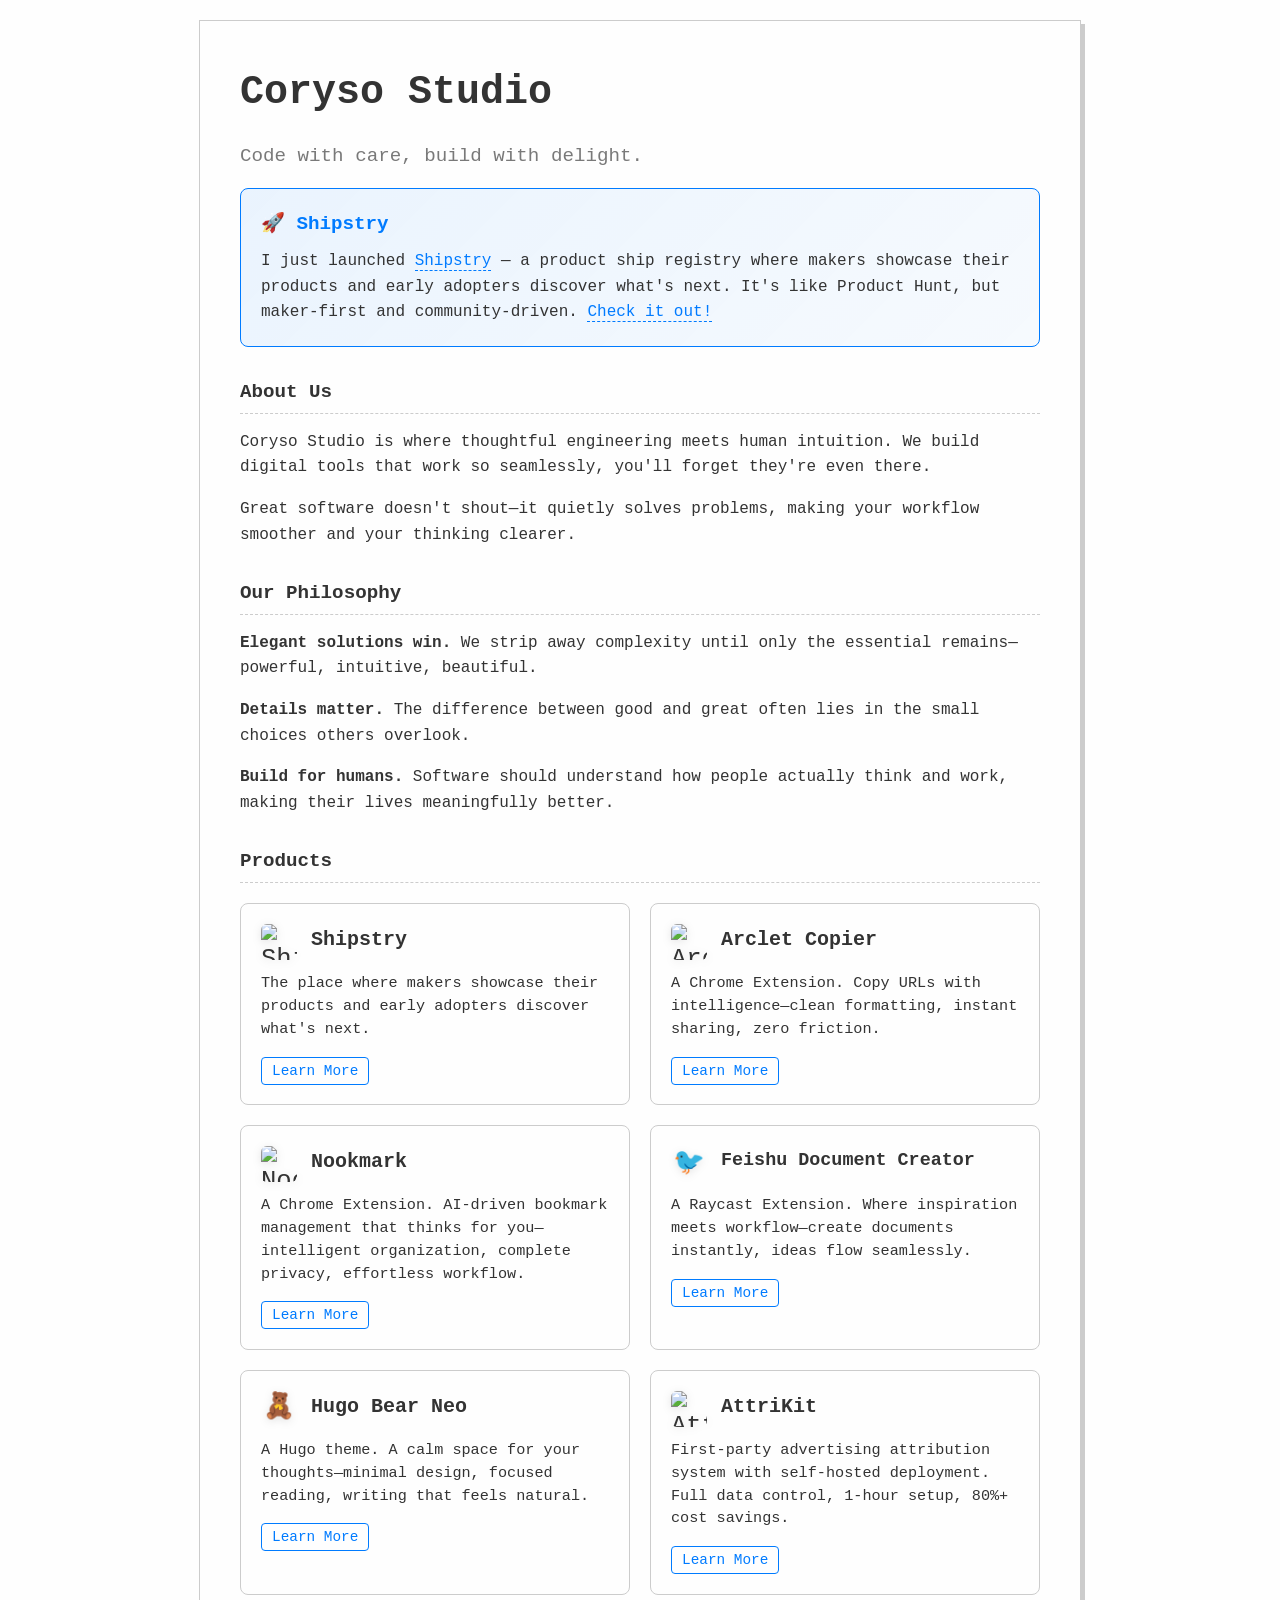
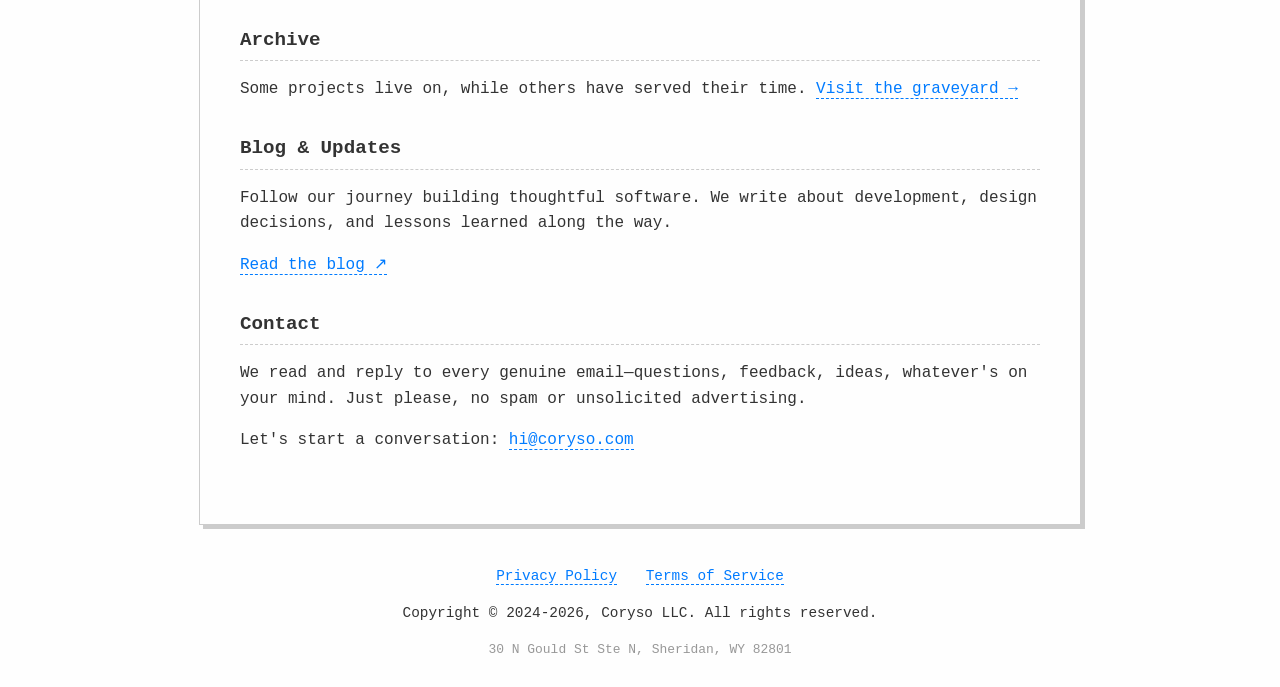
==== index.html @ e98bae6b "Create index.html" ====
<!doctype html>
<html lang="en">
  <head>
    <meta charset="UTF-8" />
    <meta name="viewport" content="width=device-width, initial-scale=1.0" />
    <title>Coryso Studio - Code with care, build with delight.</title>
    <meta
      name="description"
      content="Coryso Studio is an independent development studio crafting digital products with soul. We build software that solves problems and brings joy to users. Explore our innovative products and development philosophy."
    />

    <!-- Open Graph / Facebook -->
    <meta property="og:type" content="website" />
    <meta property="og:url" content="https://coryso.com/" />
    <meta
      property="og:title"
      content="Coryso Studio - Code with care, build with delight"
    />
    <meta
      property="og:description"
      content="Independent development studio crafting digital products with soul. We build software that solves problems and brings joy to users."
    />
    <meta property="og:image" content="https://coryso.com/assets/og.png" />
    <meta property="og:image:width" content="1200" />
    <meta property="og:image:height" content="630" />
    <meta
      property="og:image:alt"
      content="Coryso Studio - Code with care, build with delight"
    />
    <meta property="og:site_name" content="Coryso Studio" />
    <meta property="og:locale" content="en_US" />

    <!-- Twitter Card -->
    <meta name="twitter:card" content="summary_large_image" />
    <meta name="twitter:site" content="@rokcso" />
    <meta name="twitter:creator" content="@rokcso" />
    <meta name="twitter:url" content="https://coryso.com/" />
    <meta
      name="twitter:title"
      content="Coryso Studio - Code with care, build with delight"
    />
    <meta
      name="twitter:description"
      content="Independent development studio crafting digital products with soul. We build software that solves problems and brings joy to users."
    />
    <meta name="twitter:image" content="https://coryso.com/assets/og.png" />
    <meta
      name="twitter:image:alt"
      content="Coryso Studio - Code with care, build with delight"
    />

    <!-- Canonical URL -->
    <link rel="canonical" href="https://coryso.com/" />

    <!-- Favicons -->
    <link rel="icon" type="image/x-icon" href="favicon.ico" />
    <link rel="icon" type="image/png" sizes="16x16" href="favicon-16x16.png" />
    <link rel="icon" type="image/png" sizes="32x32" href="favicon-32x32.png" />
    <link rel="icon" type="image/png" sizes="96x96" href="favicon-96x96.png" />
    <link rel="icon" type="image/svg+xml" href="favicon.svg" />
    <link rel="apple-touch-icon" sizes="180x180" href="apple-touch-icon.png" />

    <style>
      :root {
        --text-color: #333;
        --bg-color: #fefefe;
        --border-color: #ccc;
        --link-color: #007bff;
        --link-hover-color: #0056b3;
      }

      @media (prefers-color-scheme: dark) {
        :root {
          --text-color: #eee;
          --bg-color: #222;
          --border-color: #555;
          --link-color: #8ab4f8;
          --link-hover-color: #6a9ee8;
        }
      }

      body {
        font-family:
          "SF Mono", "Menlo", "Monaco", "Consolas", "Liberation Mono",
          "Courier New", monospace;
        background-color: var(--bg-color);
        color: var(--text-color);
        margin: 0;
        padding: 20px;
        display: flex;
        flex-direction: column;
        align-items: center;
        min-height: 100vh;
        line-height: 1.6;
        font-size: 16px;
      }

      .container {
        max-width: 800px;
        width: 100%;
        padding: 40px;
        border: 1px solid var(--border-color);
        box-shadow: 4px 4px 0px var(--border-color);
        background-color: var(--bg-color);
        margin-bottom: 20px;
        position: relative;
      }

      .site-header {
        text-align: left;
      }

      .slogan {
        font-size: 1.15em;
        font-weight: normal;
        color: var(--text-color);
        opacity: 0.65;
      }

      /* Responsive Design */
      @media (min-width: 1024px) {
        .slogan {
          font-size: 1.2em;
        }
      }

      @media (min-width: 768px) and (max-width: 1023px) {
        .slogan {
          font-size: 1.18em;
        }
      }

      @media (max-width: 767px) {
        .slogan {
          font-size: 1.1em;
        }
      }

      @media (max-width: 480px) {
        .slogan {
          font-size: 1.05em;
        }
      }

      @media (max-width: 360px) {
        h1 {
          font-size: 2.2em;
          line-height: 1.2;
        }

        .slogan {
          font-size: 1em;
          line-height: 1.3;
        }
      }

      @media (max-width: 320px) {
        h1 {
          font-size: 2em;
        }

        .slogan {
          font-size: 0.95em;
        }
      }

      h1 {
        font-size: 2.5em;
        margin: 0;
        color: var(--text-color);
      }

      h2 {
        font-size: 1.5em;
        color: var(--text-color);
      }

      p {
        margin-bottom: 15px;
      }

      .section {
        margin-bottom: 30px;
      }

      .section.announcement {
        background: linear-gradient(
          135deg,
          rgba(0, 123, 255, 0.08),
          rgba(0, 123, 255, 0.03)
        );
        border: 1px solid var(--link-color);
        border-radius: 8px;
        padding: 20px;
      }

      .section.announcement h3 {
        margin: 0 0 10px 0;
        color: var(--link-color);
        font-size: 1.2em;
      }

      .section.announcement p {
        margin: 0;
        line-height: 1.6;
      }

      .section.announcement a {
        font-weight: 500;
      }

      .section-title {
        font-size: 1.2em;
        font-weight: bold;
        margin-bottom: 10px;
        border-bottom: 1px dashed var(--border-color);
        padding-bottom: 5px;
      }

      a {
        color: var(--link-color);
        text-decoration: none;
        border-bottom: 1px dashed var(--link-color);
        transition: all 0.2s ease-in-out;
      }

      a:hover {
        color: var(--link-hover-color);
        border-bottom-color: var(--link-hover-color);
        background-color: rgba(0, 123, 255, 0.1);
      }

      footer {
        text-align: center;
        margin-top: 20px;
        font-size: 0.9em;
        color: var(--text-color);
      }

      .footer-links a {
        margin: 0 10px;
      }

      .company-address {
        margin: 12px 0 8px 0;
        font-size: 0.9em;
        opacity: 0.5;
        line-height: 1.4;
      }

      .company-address p {
        margin: 0;
      }

      .products-grid {
        display: grid;
        grid-template-columns: repeat(auto-fit, minmax(300px, 1fr));
        gap: 20px;
        margin-top: 20px;
      }

      .product-card {
        border: 1px solid var(--border-color);
        border-radius: 8px;
        padding: 20px;
        background-color: var(--bg-color);
      }

      .product-header {
        display: flex;
        align-items: center;
        margin-bottom: 12px;
        text-align: left;
      }

      .product-content {
        flex: 1;
        min-width: 0;
      }

      .product-icon {
        font-size: 1.6em;
        margin-right: 14px;
        flex-shrink: 0;
        filter: drop-shadow(0 2px 4px rgba(0, 0, 0, 0.1));
        width: 36px;
        height: 36px;
        display: flex;
        align-items: center;
        justify-content: center;
      }

      .product-icon img {
        width: 100%;
        height: 100%;
        object-fit: contain;
        border-radius: 6px;
      }

      .product-name {
        font-size: 1.25em;
        font-weight: bold;
        color: var(--text-color);
        margin: 0 0 4px 0;
        text-align: left;
        line-height: 1.3;
        word-wrap: break-word;
        overflow-wrap: break-word;
      }

      .product-name.long-title {
        font-size: 1.15em;
        line-height: 1.4;
        display: -webkit-box;
        -webkit-line-clamp: 2;
        -webkit-box-orient: vertical;
        overflow: hidden;
        text-overflow: ellipsis;
        margin: 0 0 6px 0;
      }

      .product-description {
        font-size: 0.95em;
        line-height: 1.5;
        margin-bottom: 18px;
        color: var(--text-color);
      }

      .product-link a {
        color: var(--link-color);
        text-decoration: none;
        border: 1px solid var(--link-color);
        padding: 5px 10px;
        border-radius: 4px;
        font-size: 0.9em;
        transition: all 0.2s ease-in-out;
      }

      .product-link a:hover {
        color: var(--bg-color);
        background-color: var(--link-color);
        border-color: var(--link-color);
        text-decoration: none;
      }

      /* Graveyard Styles */
      .graveyard-grid {
        display: grid;
        grid-template-columns: repeat(auto-fit, minmax(280px, 1fr));
        gap: 20px;
        margin-top: 20px;
      }

      .tombstone-card {
        border: 1px solid var(--border-color);
        border-radius: 8px;
        padding: 20px;
        background-color: var(--bg-color);
      }

      .tombstone-header {
        display: flex;
        align-items: center;
        margin-bottom: 12px;
      }

      .tombstone-icon {
        width: 36px;
        height: 36px;
        margin-right: 14px;
        flex-shrink: 0;
        display: flex;
        align-items: center;
        justify-content: center;
      }

      .tombstone-icon img {
        width: 100%;
        height: 100%;
        object-fit: contain;
        border-radius: 6px;
      }

      .tombstone-content {
        flex: 1;
        min-width: 0;
      }

      .tombstone-name {
        font-size: 1.25em;
        font-weight: bold;
        color: var(--text-color);
        margin: 0 0 4px 0;
        text-align: left;
        line-height: 1.3;
      }

      .tombstone-description {
        font-size: 0.95em;
        line-height: 1.5;
        margin-bottom: 12px;
        color: var(--text-color);
      }

      .tombstone-epitaph {
        opacity: 0.8;
        margin: 12px 0;
      }

      .tombstone-archive {
        margin-top: 8px;
        font-size: 0.9em;
      }
    </style>

    <!-- Structured Data: Organization -->
    <script type="application/ld+json">
      {
        "@context": "https://schema.org",
        "@type": "Organization",
        "name": "Coryso Studio",
        "alternateName": "Coryso LLC",
        "url": "https://coryso.com",
        "logo": "https://coryso.com/favicon.svg",
        "description": "Independent development studio crafting digital products with soul. We build software that solves problems and brings joy to users.",
        "email": "hi@coryso.com",
        "foundingDate": "2024",
        "slogan": "Code with care, build with delight",
        "address": {
          "@type": "PostalAddress",
          "streetAddress": "30 N Gould St Ste N",
          "addressLocality": "Sheridan",
          "addressRegion": "WY",
          "postalCode": "82801",
          "addressCountry": "US"
        },
        "sameAs": [
          "https://rokcso.com",
          "https://github.com/rokcso",
          "https://x.com/rokcso"
        ],
        "contactPoint": {
          "@type": "ContactPoint",
          "email": "hi@coryso.com",
          "contactType": "Customer Service",
          "availableLanguage": ["English"]
        }
      }
    </script>

    <!-- Structured Data: WebSite -->
    <script type="application/ld+json">
      {
        "@context": "https://schema.org",
        "@type": "WebSite",
        "name": "Coryso Studio",
        "url": "https://coryso.com",
        "description": "Code with care, build with delight",
        "publisher": {
          "@type": "Organization",
          "name": "Coryso Studio",
          "logo": {
            "@type": "ImageObject",
            "url": "https://coryso.com/favicon.svg"
          }
        },
        "inLanguage": "en"
      }
    </script>

    <!-- Structured Data: Products -->
    <script type="application/ld+json">
      {
        "@context": "https://schema.org",
        "@type": "ItemList",
        "itemListElement": [
          {
            "@type": "SoftwareApplication",
            "position": 1,
            "name": "Arclet Copier",
            "description": "A Chrome Extension. Quickly copy current page URL with parameter filtering and Markdown formatting support.",
            "applicationCategory": "BrowserApplication",
            "operatingSystem": "Chrome",
            "url": "https://arcletcopier.com/",
            "image": "https://coryso.com/assets/img/arclet-copier-icon.png",
            "offers": {
              "@type": "Offer",
              "price": "0",
              "priceCurrency": "USD"
            },
            "creator": {
              "@type": "Organization",
              "name": "Coryso Studio"
            }
          },
          {
            "@type": "SoftwareApplication",
            "position": 2,
            "name": "Nookmark",
            "description": "A Chrome Extension. AI-driven bookmark manager with local privacy, lightning-fast performance, and intelligent auto-generated descriptions.",
            "applicationCategory": "BrowserApplication",
            "operatingSystem": "Chrome",
            "url": "https://chromewebstore.google.com/detail/glenhnhphcnjcbifcfhphbiijipclgma",
            "image": "https://coryso.com/assets/img/nookmark-icon.png",
            "offers": {
              "@type": "Offer",
              "price": "0",
              "priceCurrency": "USD"
            },
            "creator": {
              "@type": "Organization",
              "name": "Coryso Studio"
            }
          },
          {
            "@type": "SoftwareApplication",
            "position": 3,
            "name": "Feishu Document Creator",
            "description": "A Raycast Extension. Create Feishu/Lark online document quickly using native Feishu/Lark URLs.",
            "applicationCategory": "UtilitiesApplication",
            "operatingSystem": "macOS",
            "url": "https://www.raycast.com/rokcso/feishu-document-creator",
            "offers": {
              "@type": "Offer",
              "price": "0",
              "priceCurrency": "USD"
            },
            "creator": {
              "@type": "Organization",
              "name": "Coryso Studio"
            }
          },
          {
            "@type": "SoftwareSourceCode",
            "position": 4,
            "name": "Hugo Bear Neo",
            "description": "A Hugo theme. A feature-rich Hugo theme ported from Hugo Bear Blog, originally based on ʕ•ᴥ•ʔ Bear Blog, offering upvote buttons, elegant TOC, and UX refinements.",
            "codeRepository": "https://github.com/rokcso/hugo-bearneo",
            "programmingLanguage": "HTML",
            "runtimePlatform": "Hugo",
            "creator": {
              "@type": "Organization",
              "name": "Coryso Studio"
            }
          }
        ]
      }
    </script>
  </head>

  <body>
    <div class="container">
      <header class="site-header">
        <h1>Coryso Studio</h1>
        <h2 class="slogan">Code with care, build with delight.</h2>
      </header>

      <div class="section announcement">
        <h3>🚀 Shipstry</h3>
        <p>
          I just launched
          <a href="https://shipstry.com/" target="_blank" rel="noopener"
            >Shipstry</a
          >
          — a product ship registry where makers showcase their products and
          early adopters discover what's next. It's like Product Hunt, but
          maker-first and community-driven.
          <a href="https://shipstry.com/" target="_blank" rel="noopener"
            >Check it out!</a
          >
        </p>
      </div>

      <div class="section">
        <div class="section-title">About Us</div>
        <p>
          Coryso Studio is where thoughtful engineering meets human intuition.
          We build digital tools that work so seamlessly, you'll forget they're
          even there.
        </p>
        <p>
          Great software doesn't shout—it quietly solves problems, making your
          workflow smoother and your thinking clearer.
        </p>
      </div>

      <div class="section">
        <div class="section-title">Our Philosophy</div>
        <p>
          <strong>Elegant solutions win.</strong>
          We strip away complexity until only the essential remains—powerful,
          intuitive, beautiful.
        </p>
        <p>
          <strong>Details matter.</strong>
          The difference between good and great often lies in the small choices
          others overlook.
        </p>
        <p>
          <strong>Build for humans.</strong>
          Software should understand how people actually think and work, making
          their lives meaningfully better.
        </p>
      </div>

      <div class="section">
        <div class="section-title">Products</div>
        <div class="products-grid">
          <!-- Products will be dynamically loaded here -->
        </div>
      </div>

      <div class="section">
        <div class="section-title">Archive</div>
        <p>
          Some projects live on, while others have served their time.
          <a href="https://coryso.com/graveyard">Visit the graveyard →</a>
        </p>
      </div>

      <div class="section">
        <div class="section-title">Blog & Updates</div>
        <p>
          Follow our journey building thoughtful software. We write about
          development, design decisions, and lessons learned along the way.
        </p>
        <p>
          <a href="https://rokcso.com" target="_blank" rel="noopener noreferrer"
            >Read the blog ↗</a
          >
        </p>
      </div>

      <div class="section">
        <div class="section-title">Contact</div>
        <p>
          We read and reply to every genuine email—questions, feedback, ideas,
          whatever's on your mind. Just please, no spam or unsolicited
          advertising.
        </p>
        <p>Let's start a conversation: <span id="email-contact"></span></p>
      </div>
    </div>

    <footer>
      <div class="footer-links">
        <a href="https://coryso.com/privacy-policy">Privacy Policy</a>
        <a href="https://coryso.com/terms-of-service">Terms of Service</a>
      </div>
      <p id="copyright"></p>
      <div class="company-address">
        <p>30 N Gould St Ste N, Sheridan, WY 82801</p>
      </div>
    </footer>

    <script>
      // Embedded product data
      const PRODUCTS_DATA = {
        products: [
          {
            name: "Shipstry",
            description:
              "The place where makers showcase their products and early adopters discover what's next.",
            link: "https://shipstry.com/",
            icon: "🚢",
            icon_img: "assets/img/shipstry-icon.svg",
          },
          {
            name: "Arclet Copier",
            description:
              "A Chrome Extension. Copy URLs with intelligence—clean formatting, instant sharing, zero friction.",
            link: "https://arcletcopier.com/",
            icon: "🌈",
            icon_img: "assets/img/arclet-copier-icon.png",
          },
          {
            name: "Nookmark",
            description:
              "A Chrome Extension. AI-driven bookmark management that thinks for you—intelligent organization, complete privacy, effortless workflow.",
            link: "https://chromewebstore.google.com/detail/glenhnhphcnjcbifcfhphbiijipclgma",
            icon: "🔖",
            icon_img: "assets/img/nookmark-icon.png",
          },
          {
            name: "Feishu Document Creator",
            description:
              "A Raycast Extension. Where inspiration meets workflow—create documents instantly, ideas flow seamlessly.",
            link: "https://www.raycast.com/rokcso/feishu-document-creator",
            icon: "🐦",
          },
          {
            name: "Hugo Bear Neo",
            description:
              "A Hugo theme. A calm space for your thoughts—minimal design, focused reading, writing that feels natural.",
            link: "https://github.com/rokcso/hugo-bearneo",
            icon: "🧸",
          },
          {
            name: "AttriKit",
            description:
              "First-party advertising attribution system with self-hosted deployment. Full data control, 1-hour setup, 80%+ cost savings.",
            link: "https://attrikit.com/",
            icon: "🎯",
            icon_img: "assets/img/attrikit-icon.png",
          },
        ],
      };

      document.addEventListener("DOMContentLoaded", function () {
        const user = "hi";
        const domain = "coryso.com";
        const emailElement = document.getElementById("email-contact");
        if (emailElement) {
          emailElement.innerHTML = `<a href="mailto:${user}@${domain}">${user}@${domain}</a>`;
        }

        updateCopyright();
        loadProducts();
      });

      function updateCopyright() {
        const startYear = 2024;
        const currentYear = new Date().getFullYear();
        const yearText =
          currentYear > startYear
            ? `${startYear}-${currentYear}`
            : `${startYear}`;
        const copyrightElement = document.getElementById("copyright");
        if (copyrightElement) {
          copyrightElement.textContent = `Copyright © ${yearText}, Coryso LLC. All rights reserved.`;
        }
      }

      function loadProducts() {
        const productsGrid = document.querySelector(".products-grid");
        if (productsGrid && PRODUCTS_DATA.products) {
          productsGrid.innerHTML = "";
          PRODUCTS_DATA.products.forEach((product) => {
            const productCard = createProductCard(product);
            productsGrid.appendChild(productCard);
          });
        }
      }

      function createProductCard(product) {
        const card = document.createElement("div");
        card.className = "product-card";

        let iconHtml;
        if (product.icon_img) {
          iconHtml = `<img src="${product.icon_img}" alt="${product.name} icon">`;
        } else {
          iconHtml = product.icon || "📦";
        }

        const isLongName = product.name.length > 20;

        card.innerHTML = `
        <div class="product-header">
            <div class="product-icon">${iconHtml}</div>
            <div class="product-content">
                <h3 class="product-name ${isLongName ? "long-title" : ""}">${product.name}</h3>
            </div>
        </div>
        <div class="product-description">${product.description}</div>
        <div class="product-link">
            <a href="${product.link}" target="_blank" rel="noopener noreferrer">Learn More</a>
        </div>
    `;

        return card;
      }
    </script>
  </body>
</html>
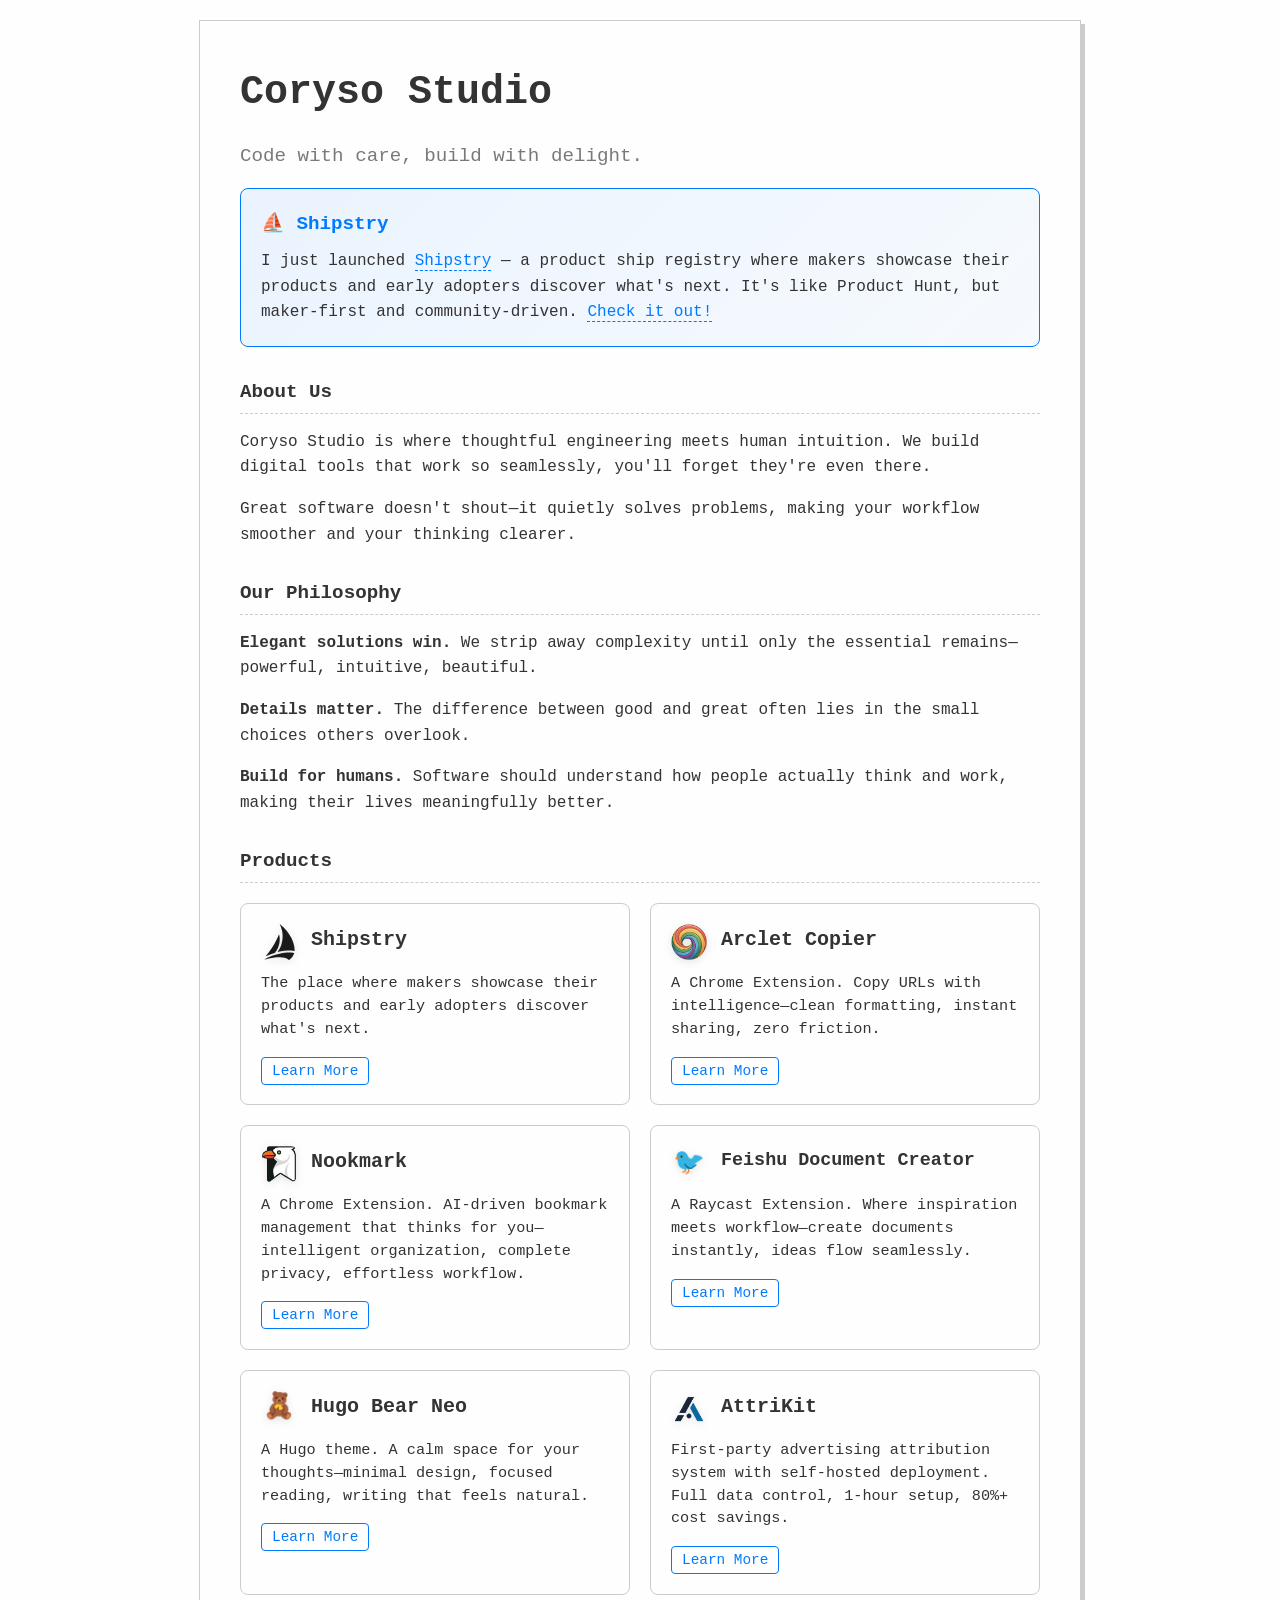
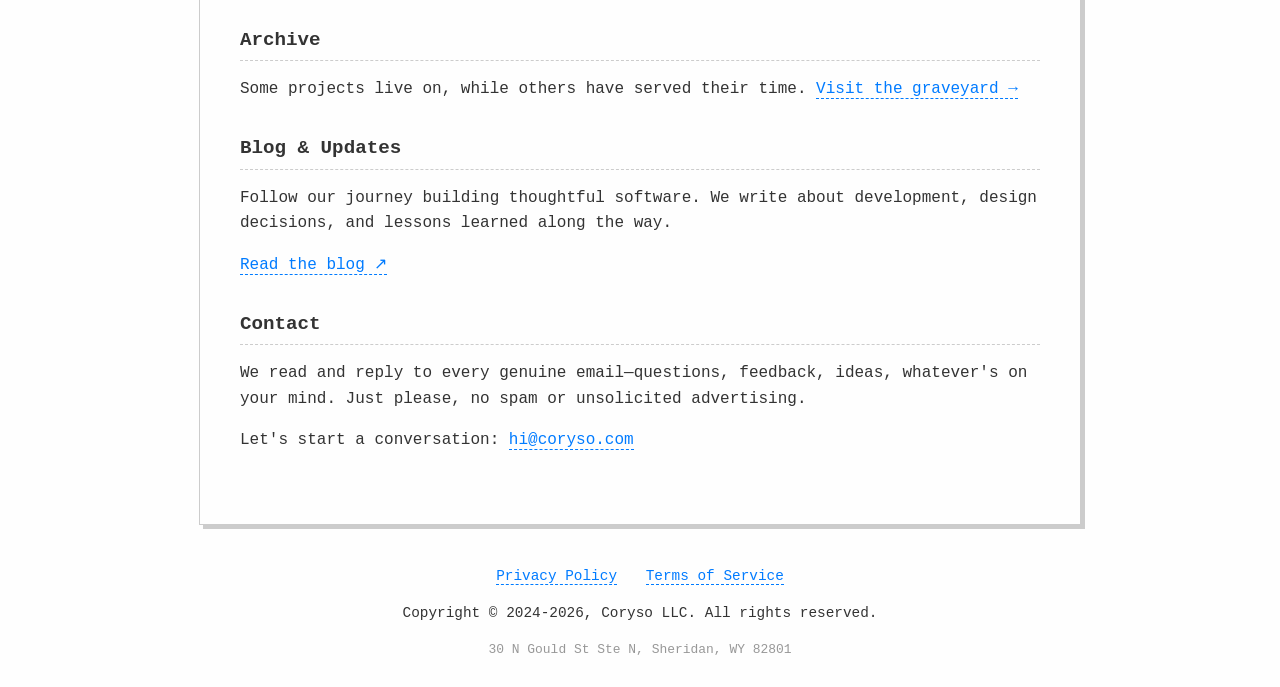
==== commit c8d55129: "Update Shipstry announcement emoji from rocket to sailboat" ====
--- a/index.html
+++ b/index.html
@@ -556,7 +556,7 @@
       </header>
 
       <div class="section announcement">
-        <h3>🚀 Shipstry</h3>
+        <h3>⛵ Shipstry</h3>
         <p>
           I just launched
           <a href="https://shipstry.com/" target="_blank" rel="noopener"
